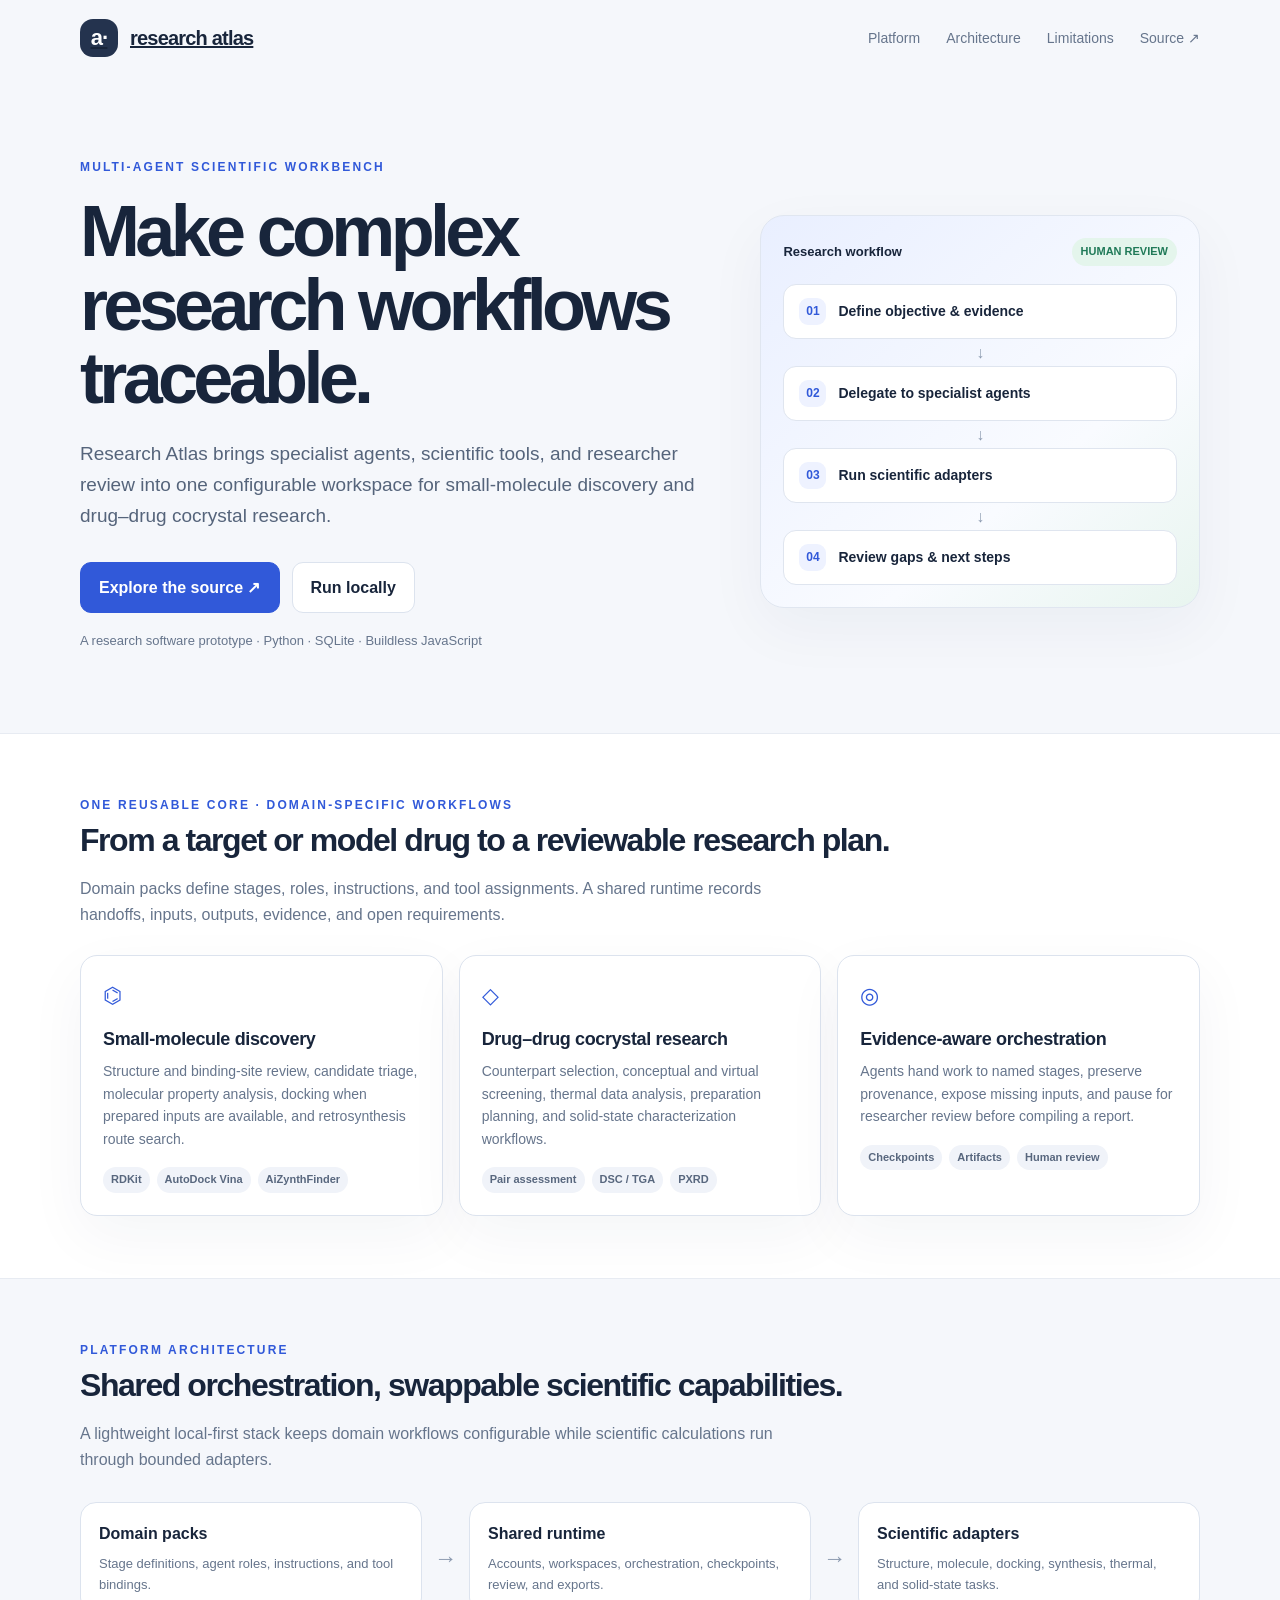
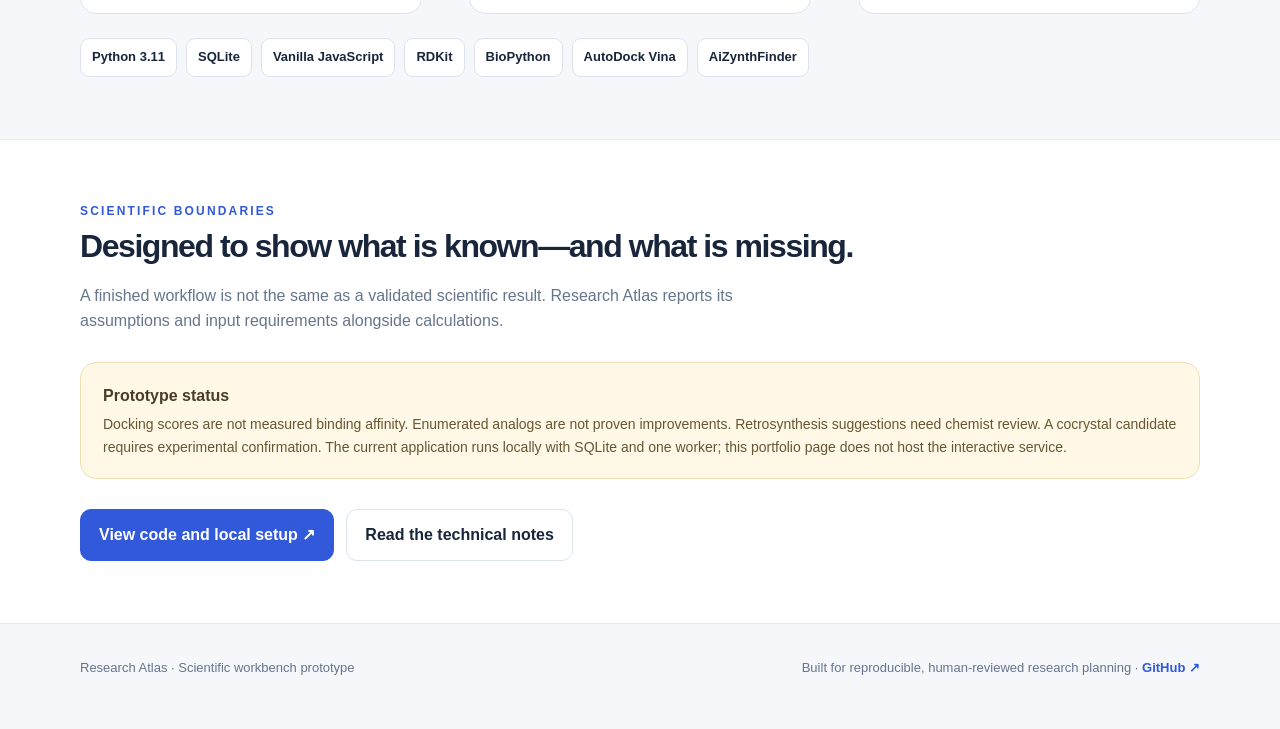
==== docs/index.html @ 200fddd8 "Add static GitHub Pages portfolio" ====
<!doctype html>
<html lang="en">
<head>
  <meta charset="utf-8">
  <meta name="viewport" content="width=device-width, initial-scale=1">
  <meta name="description" content="Research Atlas is a local-first, multi-agent scientific workbench for drug discovery and drug-drug cocrystal research.">
  <meta name="theme-color" content="#f5f7fb">
  <title>Research Atlas — Scientific Workbench</title>
  <style>
    :root{color-scheme:light;--ink:#18253b;--muted:#66758c;--blue:#3159d9;--line:#dce3ee;--paper:#fff;--wash:#f5f7fb;--mint:#e7f5ef;--shadow:0 20px 60px #1d31500c}
    *{box-sizing:border-box}body{margin:0;background:var(--wash);color:var(--ink);font:16px/1.6 Inter,-apple-system,BlinkMacSystemFont,"Segoe UI",sans-serif}a{color:inherit}.wrap{width:min(1120px,calc(100% - 40px));margin:auto}.top{height:76px;display:flex;align-items:center;justify-content:space-between}.brand{display:flex;gap:12px;align-items:center;font-weight:750;letter-spacing:-.04em;font-size:20px}.mark{width:38px;height:38px;border-radius:13px;background:#24334e;color:white;display:grid;place-items:center;font-size:22px}.top nav{display:flex;gap:26px;color:var(--muted);font-size:14px}.top nav a{text-decoration:none}.hero{padding:82px 0 68px;display:grid;grid-template-columns:1.18fr .82fr;gap:48px;align-items:center}.kicker{font-size:12px;font-weight:750;letter-spacing:.18em;color:var(--blue)}h1{font-size:clamp(44px,6vw,72px);letter-spacing:-.065em;line-height:1.02;margin:18px 0 22px;max-width:700px}.lead{font-size:19px;color:#55647b;max-width:650px;line-height:1.65}.actions{display:flex;gap:12px;margin-top:30px;flex-wrap:wrap}.button{display:inline-flex;align-items:center;justify-content:center;padding:12px 18px;border-radius:11px;text-decoration:none;font-weight:650;border:1px solid var(--line);background:white}.button.primary{background:var(--blue);color:white;border-color:var(--blue)}.note{font-size:13px;color:var(--muted);margin-top:18px}.visual{background:linear-gradient(140deg,#e9efff,#f9fbff 65%,#e8f5ef);border:1px solid #e0e6f0;border-radius:24px;padding:22px;box-shadow:var(--shadow)}.visual-head{display:flex;justify-content:space-between;align-items:center;font-size:13px;font-weight:700;margin-bottom:18px}.live{color:#207a58;background:#e4f5ec;border-radius:99px;padding:5px 9px;font-size:11px}.flow{display:grid;gap:10px}.node{padding:13px 15px;background:#fff;border:1px solid #dfe5ef;border-radius:13px;display:flex;gap:12px;align-items:center;font-weight:650;font-size:14px}.node span{width:27px;height:27px;display:grid;place-items:center;border-radius:9px;background:#eef2ff;color:var(--blue);font-size:12px}.arrow{text-align:center;color:#8c9ab0;height:7px;line-height:7px}.section{padding:62px 0}.section.white{background:white;border-block:1px solid #e7ebf2}.section h2{font-size:32px;letter-spacing:-.045em;margin:0 0 10px}.intro{color:var(--muted);max-width:720px;margin:0 0 28px}.grid{display:grid;grid-template-columns:repeat(3,1fr);gap:16px}.card{background:var(--paper);border:1px solid var(--line);border-radius:17px;padding:22px;box-shadow:var(--shadow)}.card .icon{font-size:22px;color:var(--blue)}.card h3{margin:11px 0 7px;font-size:18px;letter-spacing:-.02em}.card p{margin:0;color:var(--muted);font-size:14px}.tags{display:flex;gap:7px;flex-wrap:wrap;margin-top:17px}.tag{padding:4px 8px;background:#f0f3f9;color:#58677e;border-radius:99px;font-size:11px;font-weight:650}.architecture{display:grid;grid-template-columns:1fr auto 1fr auto 1fr;gap:12px;align-items:stretch;margin-top:30px}.arch-card{background:#fff;border:1px solid var(--line);border-radius:16px;padding:18px}.arch-card strong{display:block;margin-bottom:7px}.arch-card p{font-size:13px;color:var(--muted);margin:0}.arch-arrow{align-self:center;color:#8c9ab0;font-size:23px}.stack{display:flex;flex-wrap:wrap;gap:9px;margin-top:24px}.stack span{border:1px solid var(--line);background:white;border-radius:9px;padding:8px 11px;font-size:13px;font-weight:600}.limits{background:#fff8e7;border:1px solid #f0dfb4;border-radius:16px;padding:20px 22px;color:#665634}.limits strong{display:block;color:#493d23;margin-bottom:5px}.limits p{margin:0;font-size:14px}.footer{padding:34px 0 50px;display:flex;justify-content:space-between;gap:20px;color:var(--muted);font-size:13px}.footer a{color:var(--blue);font-weight:650;text-decoration:none}
    @media(max-width:800px){.hero{grid-template-columns:1fr;padding:52px 0}.grid{grid-template-columns:1fr 1fr}.architecture{grid-template-columns:1fr}.arch-arrow{transform:rotate(90deg);justify-self:center}.top nav{gap:14px}.section{padding:48px 0}}
    @media(max-width:520px){.wrap{width:min(100% - 28px,1120px)}.top{height:64px}.brand{font-size:17px}.top nav a:nth-child(2){display:none}.hero{gap:30px;padding:42px 0}.lead{font-size:17px}.grid{grid-template-columns:1fr}.section h2{font-size:28px}.footer{display:block}.footer div+div{margin-top:8px}}
  </style>
</head>
<body>
  <header class="top wrap">
    <a class="brand" href="#top" aria-label="Research Atlas home"><span class="mark">a·</span><span>research atlas</span></a>
    <nav aria-label="Main navigation"><a href="#platform">Platform</a><a href="#architecture">Architecture</a><a href="#limits">Limitations</a><a href="https://github.com/Tepeng0213/research-atlas">Source ↗</a></nav>
  </header>
  <main id="top">
    <section class="hero wrap">
      <div>
        <div class="kicker">MULTI-AGENT SCIENTIFIC WORKBENCH</div>
        <h1>Make complex research workflows traceable.</h1>
        <p class="lead">Research Atlas brings specialist agents, scientific tools, and researcher review into one configurable workspace for small-molecule discovery and drug–drug cocrystal research.</p>
        <div class="actions"><a class="button primary" href="https://github.com/Tepeng0213/research-atlas">Explore the source ↗</a><a class="button" href="https://github.com/Tepeng0213/research-atlas#local-development">Run locally</a></div>
        <p class="note">A research software prototype · Python · SQLite · Buildless JavaScript</p>
      </div>
      <div class="visual" aria-label="Illustration of a multi-agent research workflow">
        <div class="visual-head"><span>Research workflow</span><span class="live">HUMAN REVIEW</span></div>
        <div class="flow"><div class="node"><span>01</span>Define objective & evidence</div><div class="arrow">↓</div><div class="node"><span>02</span>Delegate to specialist agents</div><div class="arrow">↓</div><div class="node"><span>03</span>Run scientific adapters</div><div class="arrow">↓</div><div class="node"><span>04</span>Review gaps & next steps</div></div>
      </div>
    </section>
    <section id="platform" class="section white"><div class="wrap">
      <div class="kicker">ONE REUSABLE CORE · DOMAIN-SPECIFIC WORKFLOWS</div><h2>From a target or model drug to a reviewable research plan.</h2><p class="intro">Domain packs define stages, roles, instructions, and tool assignments. A shared runtime records handoffs, inputs, outputs, evidence, and open requirements.</p>
      <div class="grid">
        <article class="card"><div class="icon">⌬</div><h3>Small-molecule discovery</h3><p>Structure and binding-site review, candidate triage, molecular property analysis, docking when prepared inputs are available, and retrosynthesis route search.</p><div class="tags"><span class="tag">RDKit</span><span class="tag">AutoDock Vina</span><span class="tag">AiZynthFinder</span></div></article>
        <article class="card"><div class="icon">◇</div><h3>Drug–drug cocrystal research</h3><p>Counterpart selection, conceptual and virtual screening, thermal data analysis, preparation planning, and solid-state characterization workflows.</p><div class="tags"><span class="tag">Pair assessment</span><span class="tag">DSC / TGA</span><span class="tag">PXRD</span></div></article>
        <article class="card"><div class="icon">◎</div><h3>Evidence-aware orchestration</h3><p>Agents hand work to named stages, preserve provenance, expose missing inputs, and pause for researcher review before compiling a report.</p><div class="tags"><span class="tag">Checkpoints</span><span class="tag">Artifacts</span><span class="tag">Human review</span></div></article>
      </div>
    </div></section>
    <section id="architecture" class="section"><div class="wrap">
      <div class="kicker">PLATFORM ARCHITECTURE</div><h2>Shared orchestration, swappable scientific capabilities.</h2><p class="intro">A lightweight local-first stack keeps domain workflows configurable while scientific calculations run through bounded adapters.</p>
      <div class="architecture"><div class="arch-card"><strong>Domain packs</strong><p>Stage definitions, agent roles, instructions, and tool bindings.</p></div><div class="arch-arrow">→</div><div class="arch-card"><strong>Shared runtime</strong><p>Accounts, workspaces, orchestration, checkpoints, review, and exports.</p></div><div class="arch-arrow">→</div><div class="arch-card"><strong>Scientific adapters</strong><p>Structure, molecule, docking, synthesis, thermal, and solid-state tasks.</p></div></div>
      <div class="stack"><span>Python 3.11</span><span>SQLite</span><span>Vanilla JavaScript</span><span>RDKit</span><span>BioPython</span><span>AutoDock Vina</span><span>AiZynthFinder</span></div>
    </div></section>
    <section id="limits" class="section white"><div class="wrap">
      <div class="kicker">SCIENTIFIC BOUNDARIES</div><h2>Designed to show what is known—and what is missing.</h2><p class="intro">A finished workflow is not the same as a validated scientific result. Research Atlas reports its assumptions and input requirements alongside calculations.</p>
      <div class="limits"><strong>Prototype status</strong><p>Docking scores are not measured binding affinity. Enumerated analogs are not proven improvements. Retrosynthesis suggestions need chemist review. A cocrystal candidate requires experimental confirmation. The current application runs locally with SQLite and one worker; this portfolio page does not host the interactive service.</p></div>
      <div class="actions"><a class="button primary" href="https://github.com/Tepeng0213/research-atlas">View code and local setup ↗</a><a class="button" href="https://github.com/Tepeng0213/research-atlas/blob/main/README.md">Read the technical notes</a></div>
    </div></section>
  </main>
  <footer class="footer wrap"><div>Research Atlas · Scientific workbench prototype</div><div>Built for reproducible, human-reviewed research planning · <a href="https://github.com/Tepeng0213/research-atlas">GitHub ↗</a></div></footer>
</body>
</html>
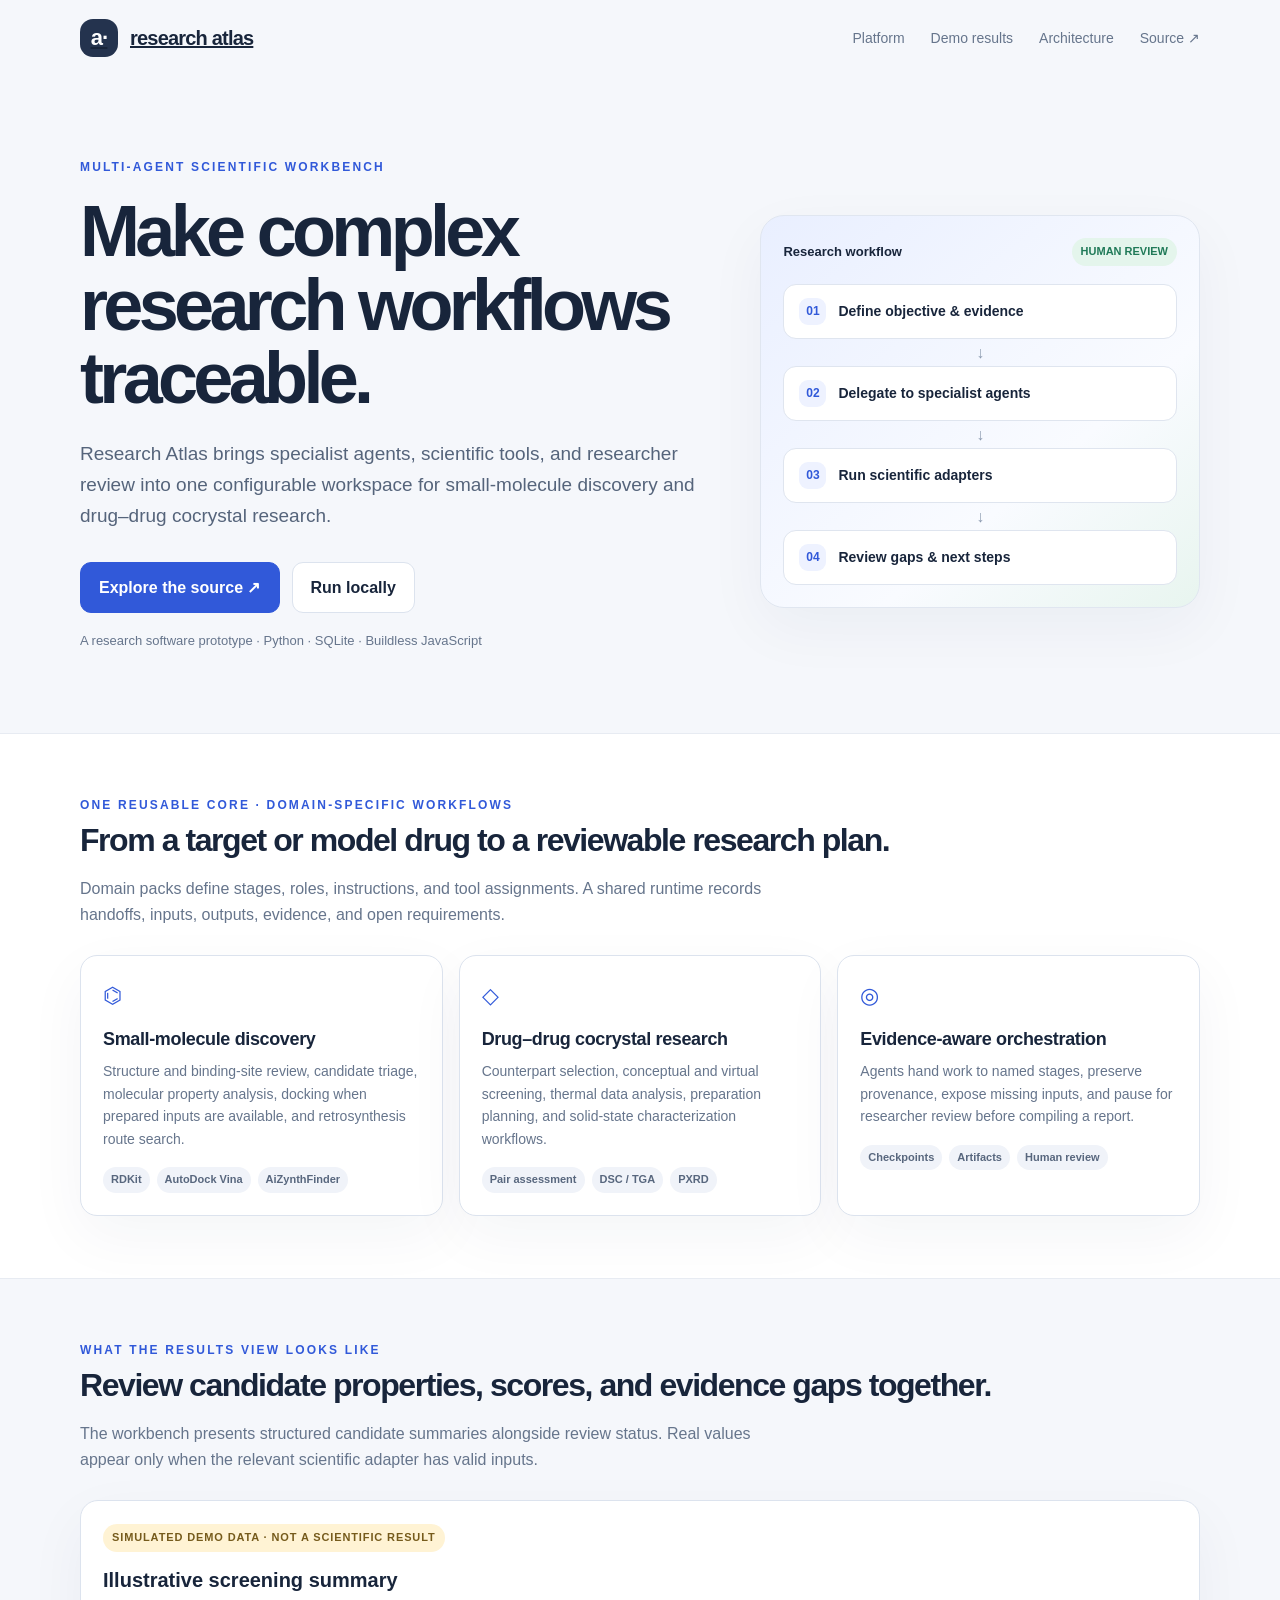
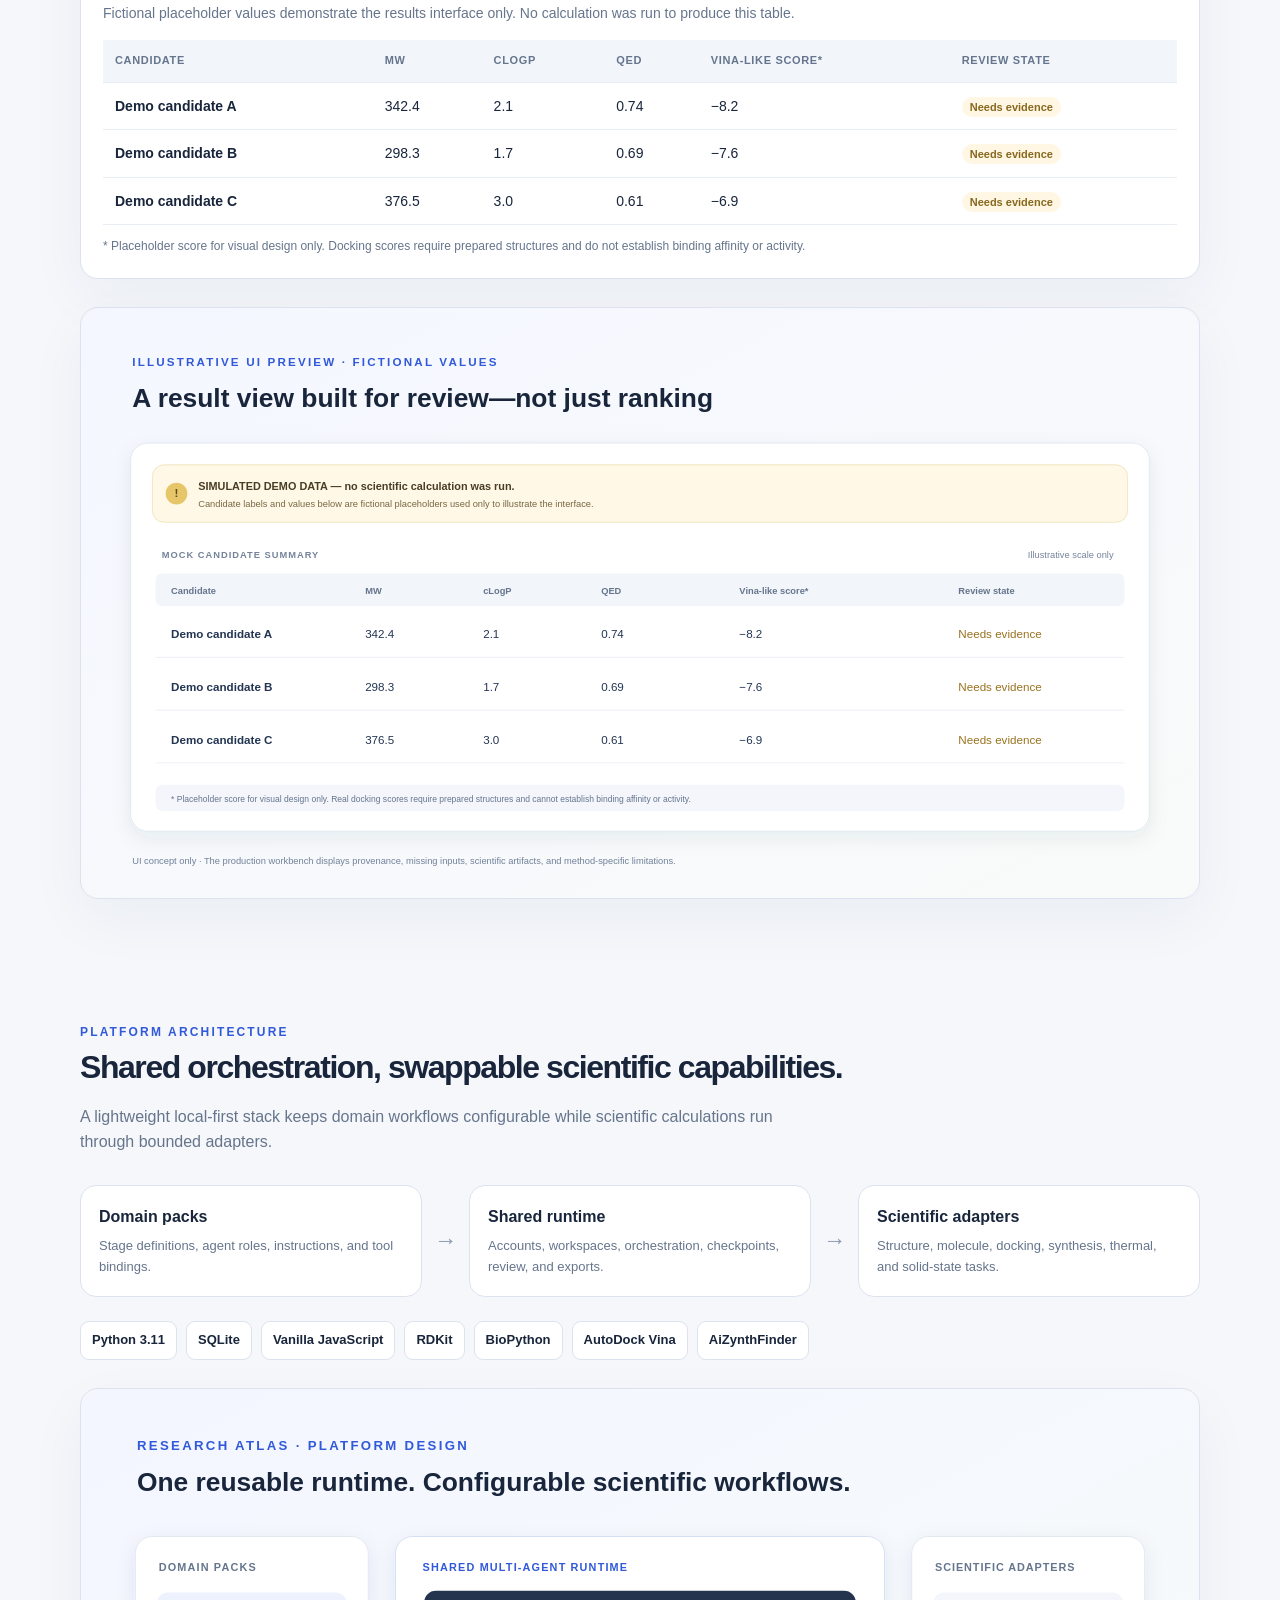
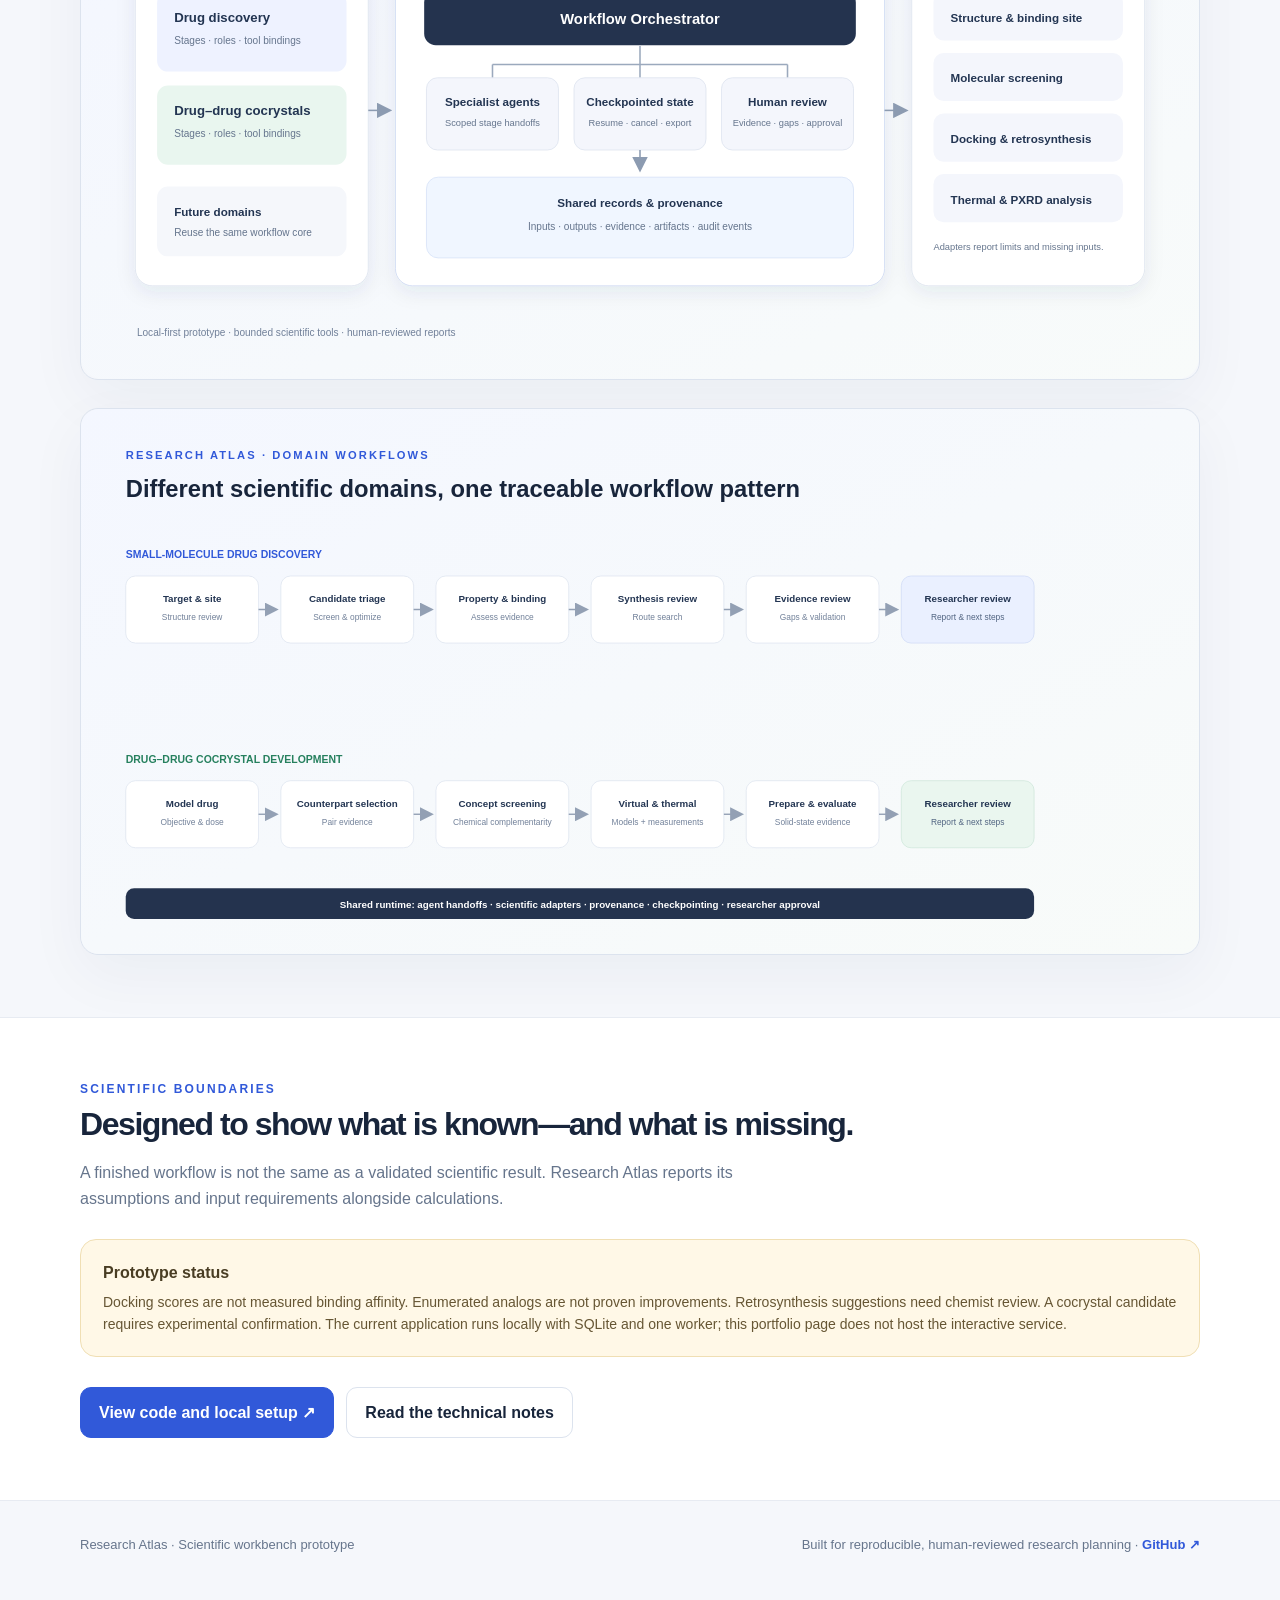
==== commit 7f621bb7: "Add workflow diagrams and illustrative results preview" ====
--- a/docs/index.html
+++ b/docs/index.html
@@ -9,6 +9,7 @@
   <style>
     :root{color-scheme:light;--ink:#18253b;--muted:#66758c;--blue:#3159d9;--line:#dce3ee;--paper:#fff;--wash:#f5f7fb;--mint:#e7f5ef;--shadow:0 20px 60px #1d31500c}
     *{box-sizing:border-box}body{margin:0;background:var(--wash);color:var(--ink);font:16px/1.6 Inter,-apple-system,BlinkMacSystemFont,"Segoe UI",sans-serif}a{color:inherit}.wrap{width:min(1120px,calc(100% - 40px));margin:auto}.top{height:76px;display:flex;align-items:center;justify-content:space-between}.brand{display:flex;gap:12px;align-items:center;font-weight:750;letter-spacing:-.04em;font-size:20px}.mark{width:38px;height:38px;border-radius:13px;background:#24334e;color:white;display:grid;place-items:center;font-size:22px}.top nav{display:flex;gap:26px;color:var(--muted);font-size:14px}.top nav a{text-decoration:none}.hero{padding:82px 0 68px;display:grid;grid-template-columns:1.18fr .82fr;gap:48px;align-items:center}.kicker{font-size:12px;font-weight:750;letter-spacing:.18em;color:var(--blue)}h1{font-size:clamp(44px,6vw,72px);letter-spacing:-.065em;line-height:1.02;margin:18px 0 22px;max-width:700px}.lead{font-size:19px;color:#55647b;max-width:650px;line-height:1.65}.actions{display:flex;gap:12px;margin-top:30px;flex-wrap:wrap}.button{display:inline-flex;align-items:center;justify-content:center;padding:12px 18px;border-radius:11px;text-decoration:none;font-weight:650;border:1px solid var(--line);background:white}.button.primary{background:var(--blue);color:white;border-color:var(--blue)}.note{font-size:13px;color:var(--muted);margin-top:18px}.visual{background:linear-gradient(140deg,#e9efff,#f9fbff 65%,#e8f5ef);border:1px solid #e0e6f0;border-radius:24px;padding:22px;box-shadow:var(--shadow)}.visual-head{display:flex;justify-content:space-between;align-items:center;font-size:13px;font-weight:700;margin-bottom:18px}.live{color:#207a58;background:#e4f5ec;border-radius:99px;padding:5px 9px;font-size:11px}.flow{display:grid;gap:10px}.node{padding:13px 15px;background:#fff;border:1px solid #dfe5ef;border-radius:13px;display:flex;gap:12px;align-items:center;font-weight:650;font-size:14px}.node span{width:27px;height:27px;display:grid;place-items:center;border-radius:9px;background:#eef2ff;color:var(--blue);font-size:12px}.arrow{text-align:center;color:#8c9ab0;height:7px;line-height:7px}.section{padding:62px 0}.section.white{background:white;border-block:1px solid #e7ebf2}.section h2{font-size:32px;letter-spacing:-.045em;margin:0 0 10px}.intro{color:var(--muted);max-width:720px;margin:0 0 28px}.grid{display:grid;grid-template-columns:repeat(3,1fr);gap:16px}.card{background:var(--paper);border:1px solid var(--line);border-radius:17px;padding:22px;box-shadow:var(--shadow)}.card .icon{font-size:22px;color:var(--blue)}.card h3{margin:11px 0 7px;font-size:18px;letter-spacing:-.02em}.card p{margin:0;color:var(--muted);font-size:14px}.tags{display:flex;gap:7px;flex-wrap:wrap;margin-top:17px}.tag{padding:4px 8px;background:#f0f3f9;color:#58677e;border-radius:99px;font-size:11px;font-weight:650}.architecture{display:grid;grid-template-columns:1fr auto 1fr auto 1fr;gap:12px;align-items:stretch;margin-top:30px}.arch-card{background:#fff;border:1px solid var(--line);border-radius:16px;padding:18px}.arch-card strong{display:block;margin-bottom:7px}.arch-card p{font-size:13px;color:var(--muted);margin:0}.arch-arrow{align-self:center;color:#8c9ab0;font-size:23px}.stack{display:flex;flex-wrap:wrap;gap:9px;margin-top:24px}.stack span{border:1px solid var(--line);background:white;border-radius:9px;padding:8px 11px;font-size:13px;font-weight:600}.limits{background:#fff8e7;border:1px solid #f0dfb4;border-radius:16px;padding:20px 22px;color:#665634}.limits strong{display:block;color:#493d23;margin-bottom:5px}.limits p{margin:0;font-size:14px}.footer{padding:34px 0 50px;display:flex;justify-content:space-between;gap:20px;color:var(--muted);font-size:13px}.footer a{color:var(--blue);font-weight:650;text-decoration:none}
+    .diagram{display:block;width:100%;height:auto;margin-top:28px;border:1px solid var(--line);border-radius:18px;box-shadow:var(--shadow)}.result-preview{margin-top:26px;padding:22px;background:#fff;border:1px solid var(--line);border-radius:18px;box-shadow:var(--shadow)}.result-label{display:inline-flex;padding:5px 9px;border-radius:99px;background:#fff3d4;color:#765b1c;font-size:11px;font-weight:800;letter-spacing:.08em}.result-preview h3{margin:12px 0 6px;font-size:20px}.result-preview p{margin:0;color:var(--muted);font-size:14px}.table-wrap{overflow-x:auto;margin-top:16px}.mock-table{width:100%;border-collapse:collapse;min-width:650px;font-size:14px}.mock-table th,.mock-table td{text-align:left;padding:12px;border-bottom:1px solid #e8edf4}.mock-table th{background:#f2f5fa;color:#65758d;font-size:11px;text-transform:uppercase;letter-spacing:.06em}.mock-table td:first-child{font-weight:700}.mock-status{color:#88681f;background:#fff7e4;padding:4px 8px;border-radius:99px;font-size:11px;font-weight:700}.mock-caption{font-size:12px!important;margin-top:12px!important}
     @media(max-width:800px){.hero{grid-template-columns:1fr;padding:52px 0}.grid{grid-template-columns:1fr 1fr}.architecture{grid-template-columns:1fr}.arch-arrow{transform:rotate(90deg);justify-self:center}.top nav{gap:14px}.section{padding:48px 0}}
     @media(max-width:520px){.wrap{width:min(100% - 28px,1120px)}.top{height:64px}.brand{font-size:17px}.top nav a:nth-child(2){display:none}.hero{gap:30px;padding:42px 0}.lead{font-size:17px}.grid{grid-template-columns:1fr}.section h2{font-size:28px}.footer{display:block}.footer div+div{margin-top:8px}}
   </style>
@@ -16,7 +17,7 @@
 <body>
   <header class="top wrap">
     <a class="brand" href="#top" aria-label="Research Atlas home"><span class="mark">a·</span><span>research atlas</span></a>
-    <nav aria-label="Main navigation"><a href="#platform">Platform</a><a href="#architecture">Architecture</a><a href="#limits">Limitations</a><a href="https://github.com/Tepeng0213/research-atlas">Source ↗</a></nav>
+      <nav aria-label="Main navigation"><a href="#platform">Platform</a><a href="#demo">Demo results</a><a href="#architecture">Architecture</a><a href="https://github.com/Tepeng0213/research-atlas">Source ↗</a></nav>
   </header>
   <main id="top">
     <section class="hero wrap">
@@ -40,10 +41,20 @@
         <article class="card"><div class="icon">◎</div><h3>Evidence-aware orchestration</h3><p>Agents hand work to named stages, preserve provenance, expose missing inputs, and pause for researcher review before compiling a report.</p><div class="tags"><span class="tag">Checkpoints</span><span class="tag">Artifacts</span><span class="tag">Human review</span></div></article>
       </div>
     </div></section>
+    <section id="demo" class="section"><div class="wrap">
+      <div class="kicker">WHAT THE RESULTS VIEW LOOKS LIKE</div><h2>Review candidate properties, scores, and evidence gaps together.</h2><p class="intro">The workbench presents structured candidate summaries alongside review status. Real values appear only when the relevant scientific adapter has valid inputs.</p>
+      <div class="result-preview"><span class="result-label">SIMULATED DEMO DATA · NOT A SCIENTIFIC RESULT</span><h3>Illustrative screening summary</h3><p>Fictional placeholder values demonstrate the results interface only. No calculation was run to produce this table.</p>
+        <div class="table-wrap"><table class="mock-table"><thead><tr><th>Candidate</th><th>MW</th><th>cLogP</th><th>QED</th><th>Vina-like score*</th><th>Review state</th></tr></thead><tbody><tr><td>Demo candidate A</td><td>342.4</td><td>2.1</td><td>0.74</td><td>−8.2</td><td><span class="mock-status">Needs evidence</span></td></tr><tr><td>Demo candidate B</td><td>298.3</td><td>1.7</td><td>0.69</td><td>−7.6</td><td><span class="mock-status">Needs evidence</span></td></tr><tr><td>Demo candidate C</td><td>376.5</td><td>3.0</td><td>0.61</td><td>−6.9</td><td><span class="mock-status">Needs evidence</span></td></tr></tbody></table></div>
+        <p class="mock-caption">* Placeholder score for visual design only. Docking scores require prepared structures and do not establish binding affinity or activity.</p>
+      </div>
+      <img class="diagram" src="assets/mock-results.svg" alt="Illustrative mock screening results with fictional placeholder values and a prominent simulated data warning">
+    </div></section>
     <section id="architecture" class="section"><div class="wrap">
       <div class="kicker">PLATFORM ARCHITECTURE</div><h2>Shared orchestration, swappable scientific capabilities.</h2><p class="intro">A lightweight local-first stack keeps domain workflows configurable while scientific calculations run through bounded adapters.</p>
       <div class="architecture"><div class="arch-card"><strong>Domain packs</strong><p>Stage definitions, agent roles, instructions, and tool bindings.</p></div><div class="arch-arrow">→</div><div class="arch-card"><strong>Shared runtime</strong><p>Accounts, workspaces, orchestration, checkpoints, review, and exports.</p></div><div class="arch-arrow">→</div><div class="arch-card"><strong>Scientific adapters</strong><p>Structure, molecule, docking, synthesis, thermal, and solid-state tasks.</p></div></div>
       <div class="stack"><span>Python 3.11</span><span>SQLite</span><span>Vanilla JavaScript</span><span>RDKit</span><span>BioPython</span><span>AutoDock Vina</span><span>AiZynthFinder</span></div>
+      <img class="diagram" src="assets/architecture.svg" alt="Research Atlas architecture: domain packs feed a shared multi-agent runtime and scientific adapters, producing provenance and reviewable reports">
+      <img class="diagram" src="assets/workflows.svg" alt="Small-molecule discovery and drug-drug cocrystal workflows share evidence review and researcher approval">
     </div></section>
     <section id="limits" class="section white"><div class="wrap">
       <div class="kicker">SCIENTIFIC BOUNDARIES</div><h2>Designed to show what is known—and what is missing.</h2><p class="intro">A finished workflow is not the same as a validated scientific result. Research Atlas reports its assumptions and input requirements alongside calculations.</p>
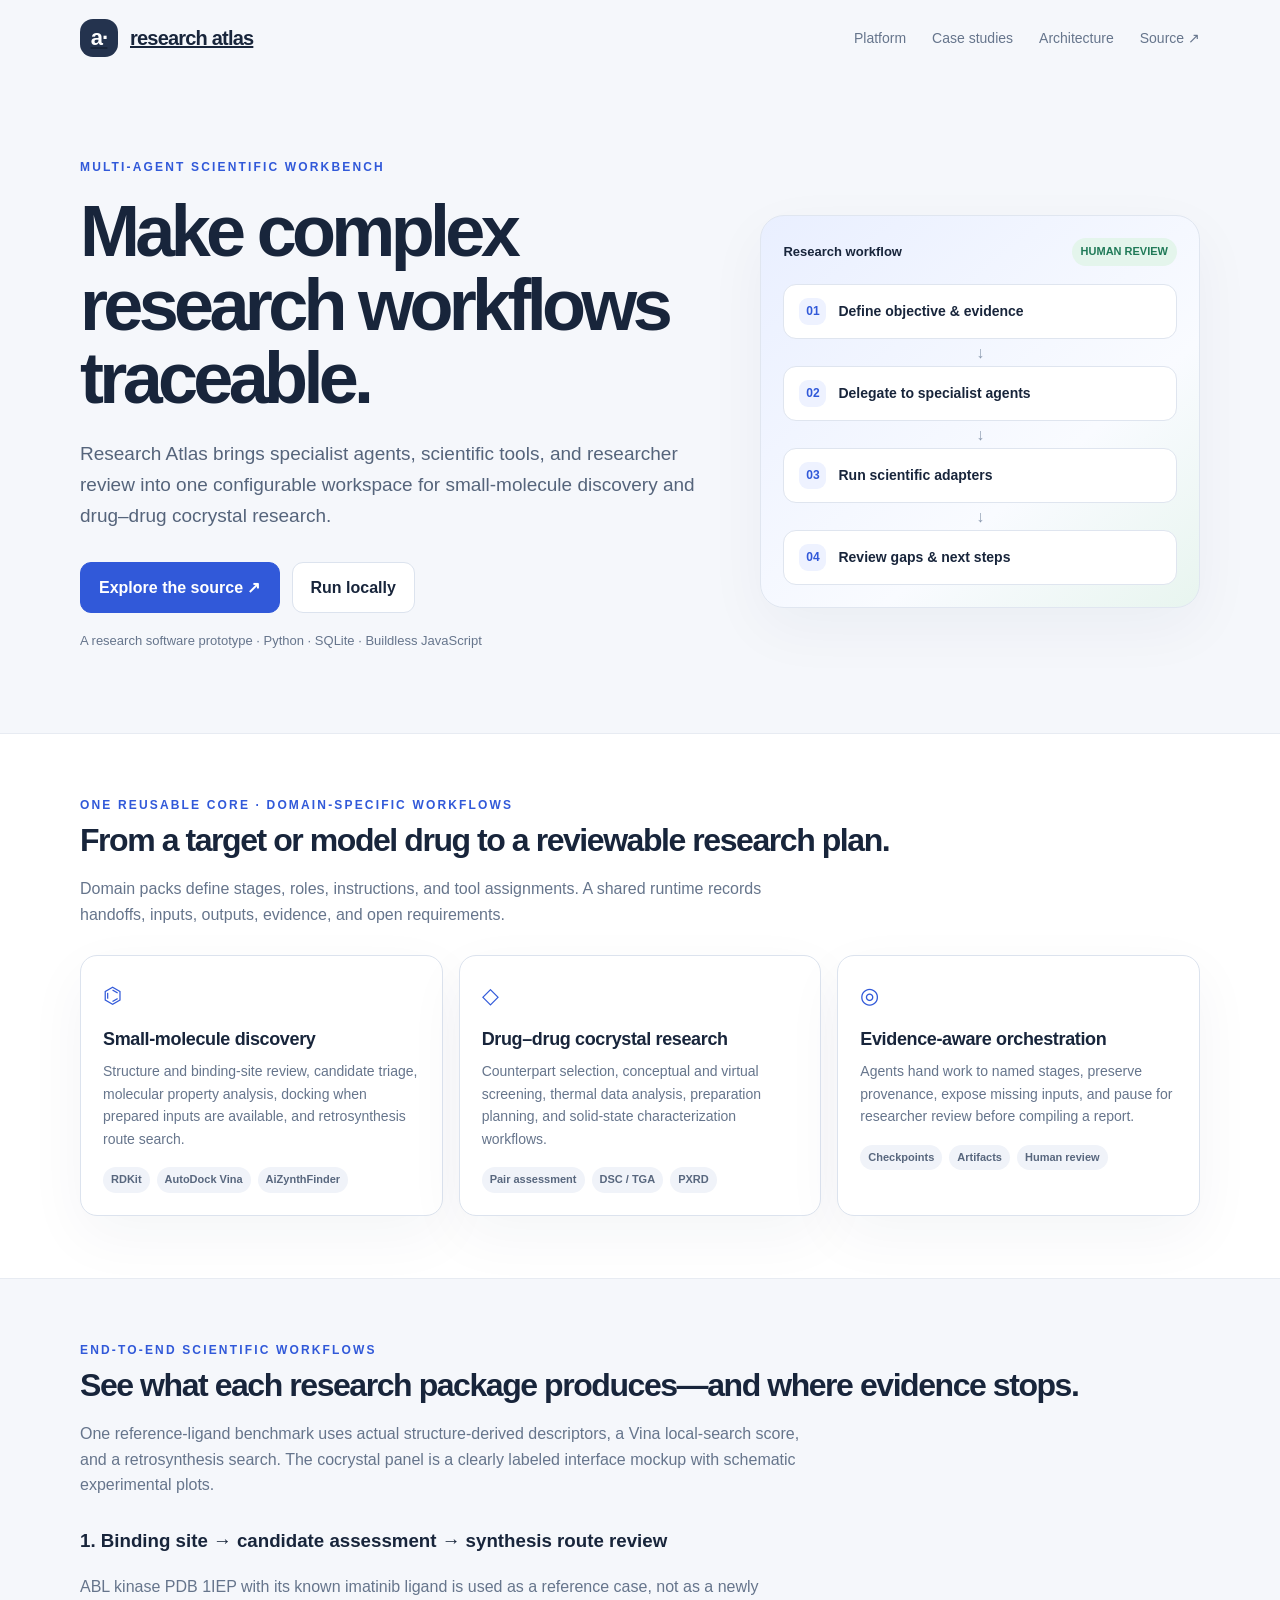
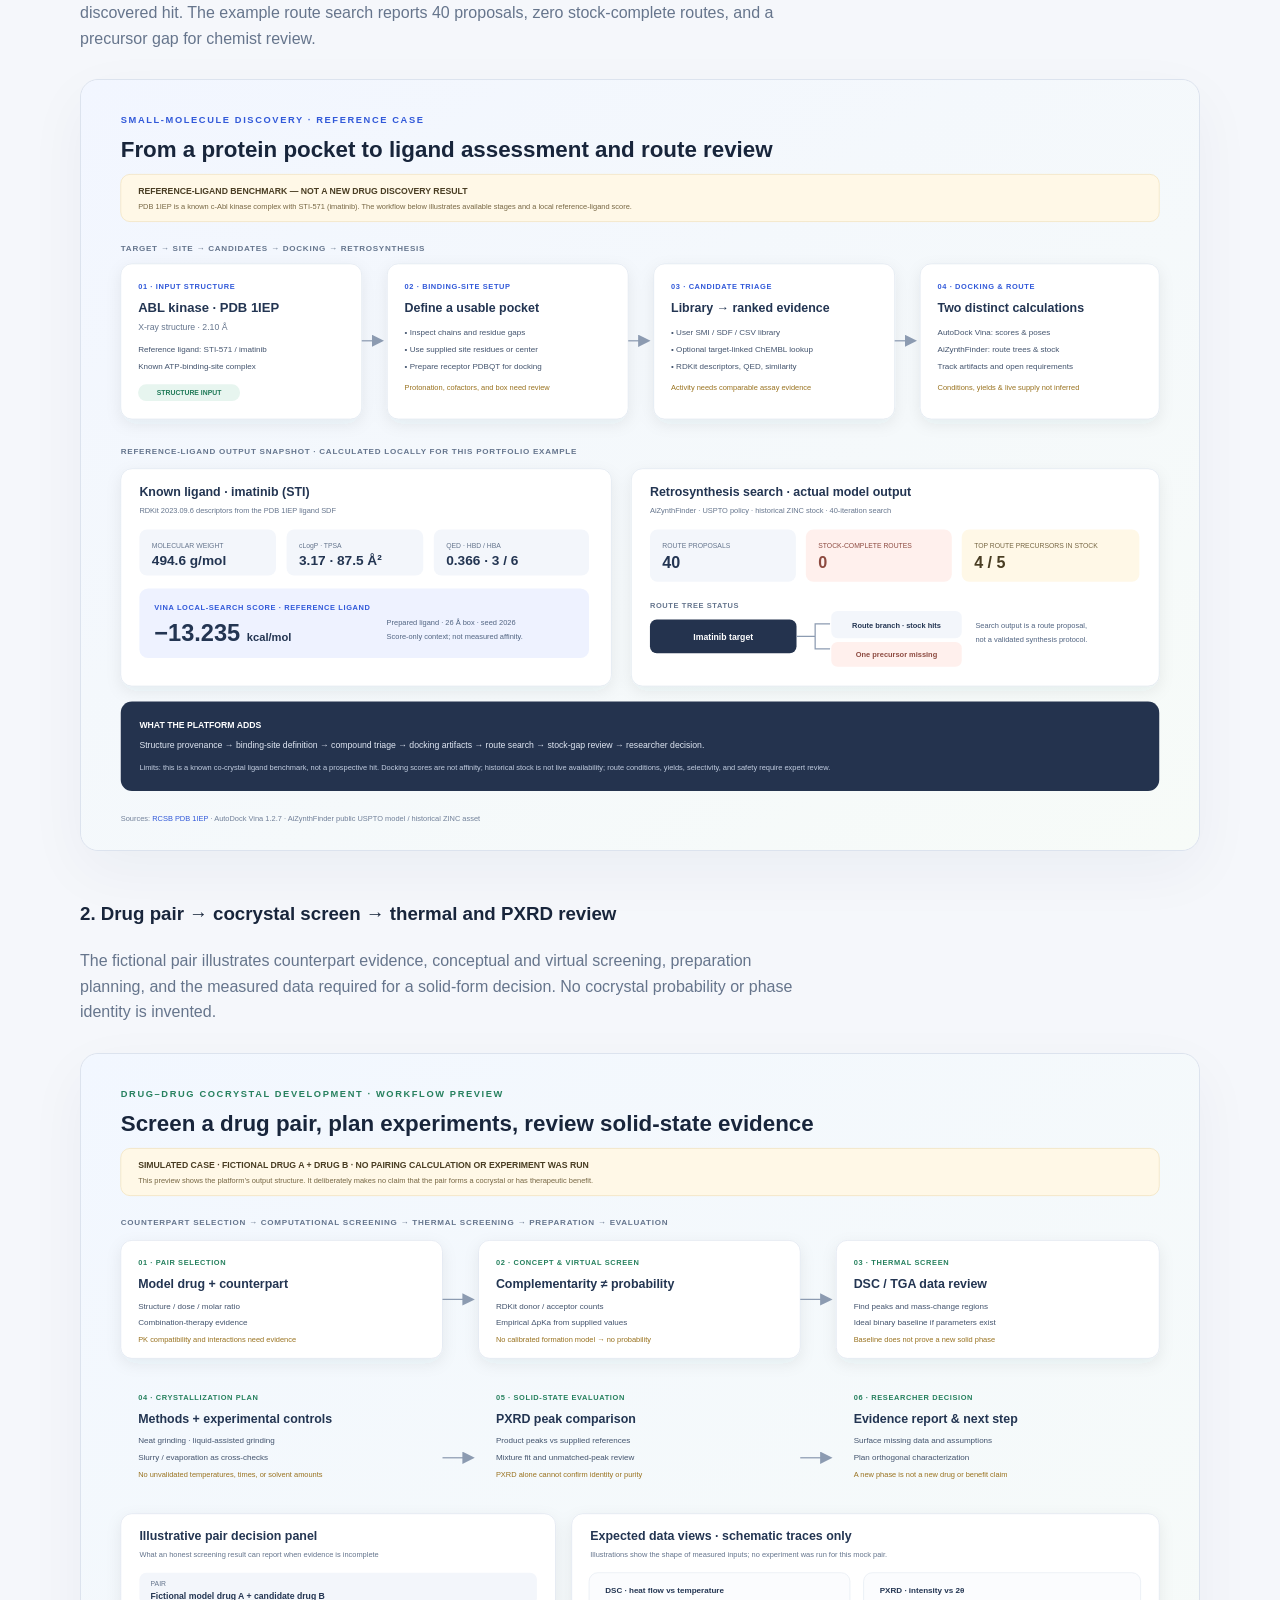
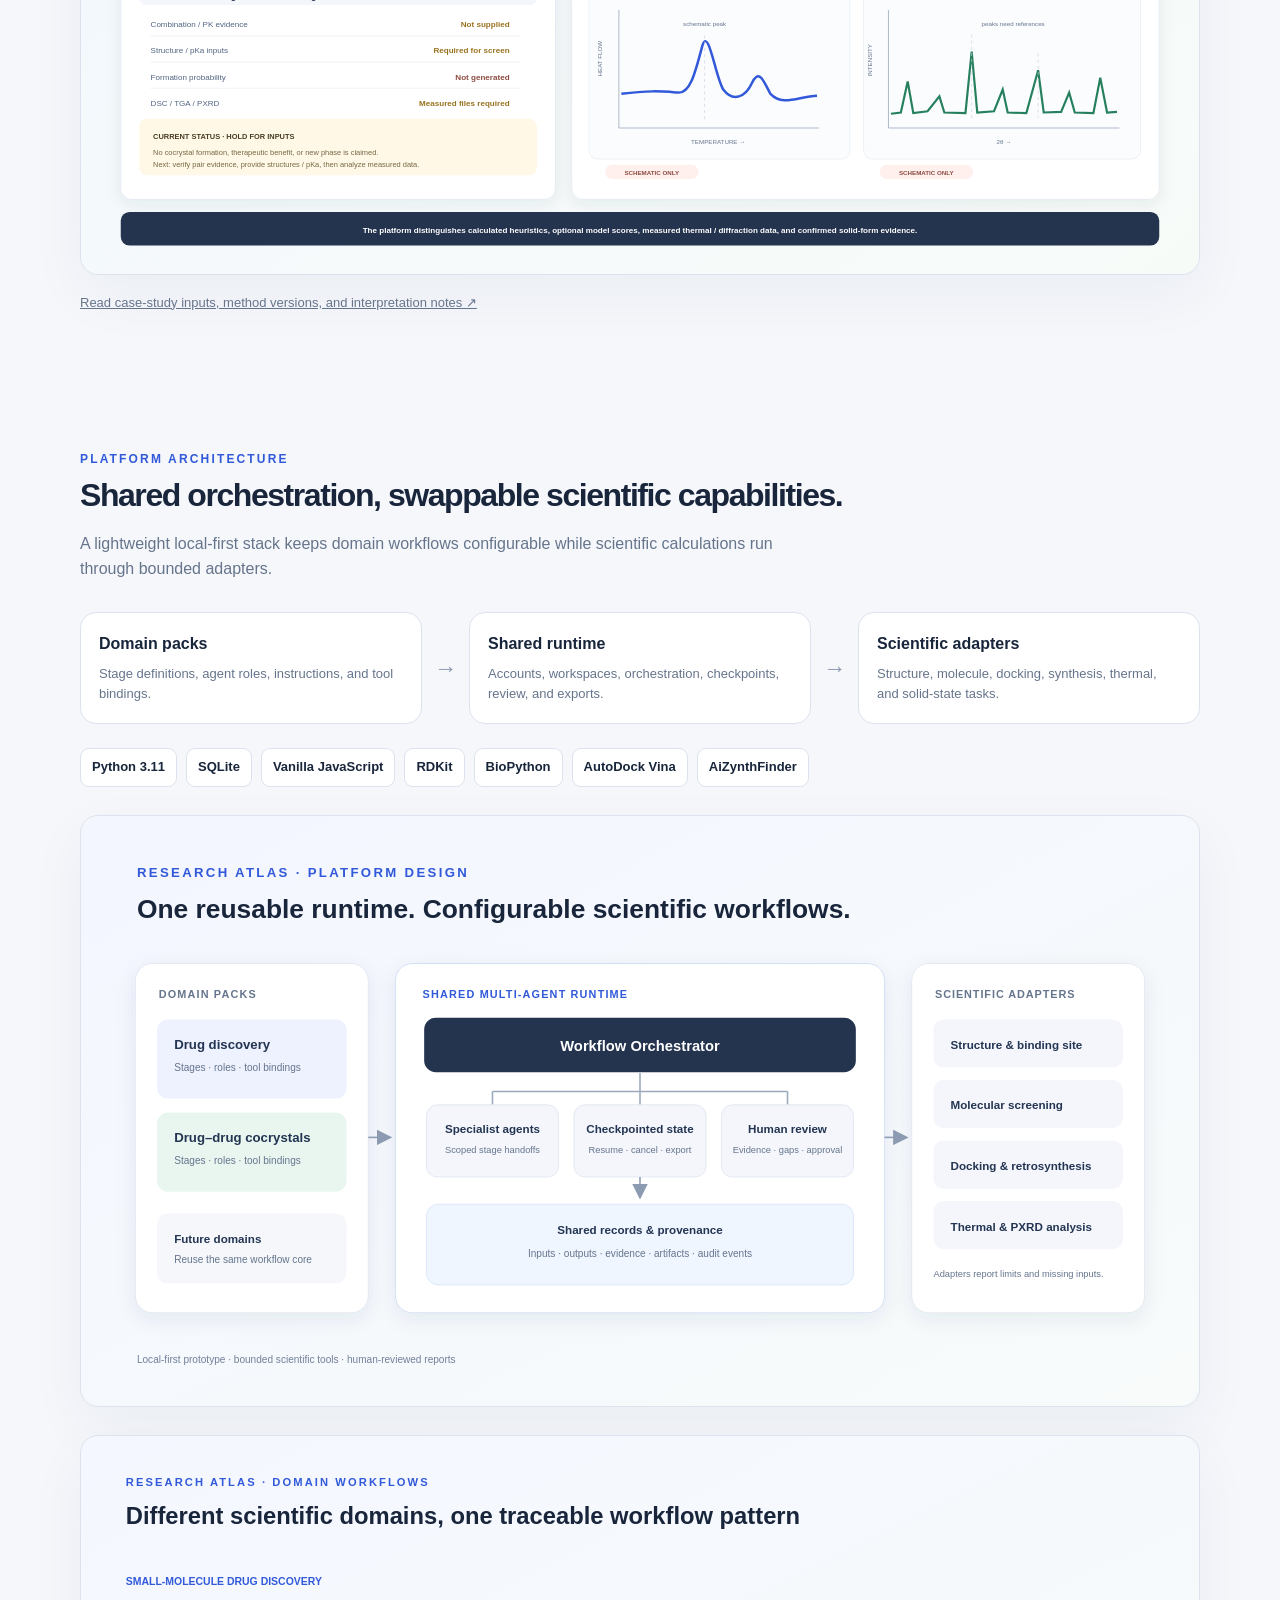
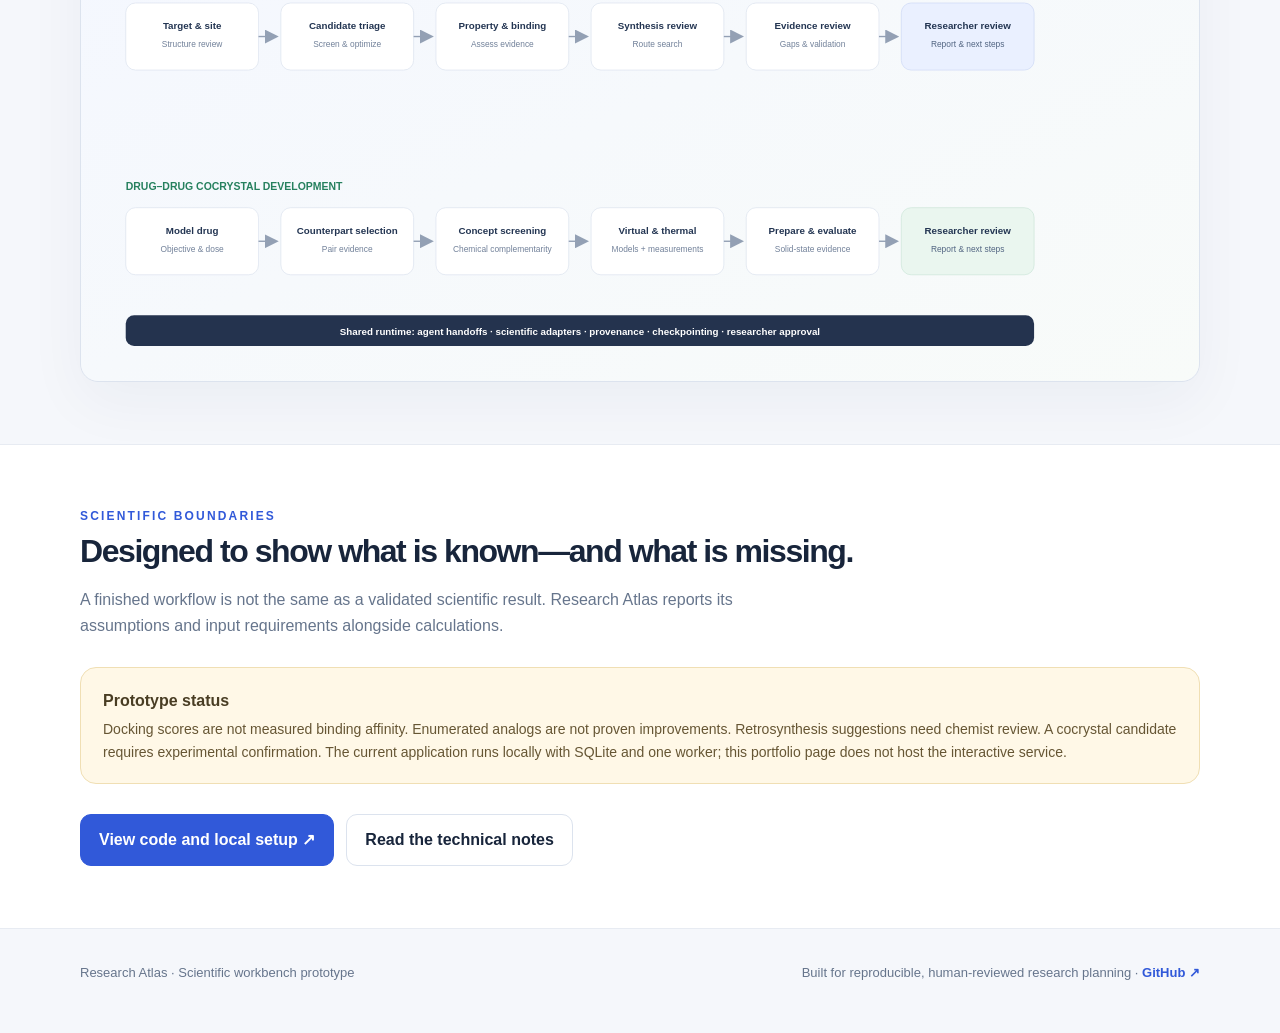
==== commit bde4c40f: "Show detailed drug discovery and cocrystal case studies" ====
--- a/docs/index.html
+++ b/docs/index.html
@@ -17,7 +17,7 @@
 <body>
   <header class="top wrap">
     <a class="brand" href="#top" aria-label="Research Atlas home"><span class="mark">a·</span><span>research atlas</span></a>
-      <nav aria-label="Main navigation"><a href="#platform">Platform</a><a href="#demo">Demo results</a><a href="#architecture">Architecture</a><a href="https://github.com/Tepeng0213/research-atlas">Source ↗</a></nav>
+      <nav aria-label="Main navigation"><a href="#platform">Platform</a><a href="#demo">Case studies</a><a href="#architecture">Architecture</a><a href="https://github.com/Tepeng0213/research-atlas">Source ↗</a></nav>
   </header>
   <main id="top">
     <section class="hero wrap">
@@ -42,12 +42,12 @@
       </div>
     </div></section>
     <section id="demo" class="section"><div class="wrap">
-      <div class="kicker">WHAT THE RESULTS VIEW LOOKS LIKE</div><h2>Review candidate properties, scores, and evidence gaps together.</h2><p class="intro">The workbench presents structured candidate summaries alongside review status. Real values appear only when the relevant scientific adapter has valid inputs.</p>
-      <div class="result-preview"><span class="result-label">SIMULATED DEMO DATA · NOT A SCIENTIFIC RESULT</span><h3>Illustrative screening summary</h3><p>Fictional placeholder values demonstrate the results interface only. No calculation was run to produce this table.</p>
-        <div class="table-wrap"><table class="mock-table"><thead><tr><th>Candidate</th><th>MW</th><th>cLogP</th><th>QED</th><th>Vina-like score*</th><th>Review state</th></tr></thead><tbody><tr><td>Demo candidate A</td><td>342.4</td><td>2.1</td><td>0.74</td><td>−8.2</td><td><span class="mock-status">Needs evidence</span></td></tr><tr><td>Demo candidate B</td><td>298.3</td><td>1.7</td><td>0.69</td><td>−7.6</td><td><span class="mock-status">Needs evidence</span></td></tr><tr><td>Demo candidate C</td><td>376.5</td><td>3.0</td><td>0.61</td><td>−6.9</td><td><span class="mock-status">Needs evidence</span></td></tr></tbody></table></div>
-        <p class="mock-caption">* Placeholder score for visual design only. Docking scores require prepared structures and do not establish binding affinity or activity.</p>
-      </div>
-      <img class="diagram" src="assets/mock-results.svg" alt="Illustrative mock screening results with fictional placeholder values and a prominent simulated data warning">
+      <div class="kicker">END-TO-END SCIENTIFIC WORKFLOWS</div><h2>See what each research package produces—and where evidence stops.</h2><p class="intro">One reference-ligand benchmark uses actual structure-derived descriptors, a Vina local-search score, and a retrosynthesis search. The cocrystal panel is a clearly labeled interface mockup with schematic experimental plots.</p>
+      <h3>1. Binding site → candidate assessment → synthesis route review</h3><p class="intro">ABL kinase PDB 1IEP with its known imatinib ligand is used as a reference case, not as a newly discovered hit. The example route search reports 40 proposals, zero stock-complete routes, and a precursor gap for chemist review.</p>
+      <img class="diagram" src="assets/drug-discovery-case.svg" alt="Detailed ABL kinase reference case showing PDB 1IEP, binding-site setup, ligand descriptors, a Vina reference-pose score, and AiZynthFinder route-stock results">
+      <h3 style="margin-top:48px">2. Drug pair → cocrystal screen → thermal and PXRD review</h3><p class="intro">The fictional pair illustrates counterpart evidence, conceptual and virtual screening, preparation planning, and the measured data required for a solid-form decision. No cocrystal probability or phase identity is invented.</p>
+      <img class="diagram" src="assets/cocrystal-case.svg" alt="Detailed drug-drug cocrystal workflow mockup with a fictional pair, evidence gates, preparation planning, and explicitly schematic DSC and PXRD plots">
+      <p class="note"><a href="https://github.com/Tepeng0213/research-atlas/blob/main/docs/case-studies.md">Read case-study inputs, method versions, and interpretation notes ↗</a></p>
     </div></section>
     <section id="architecture" class="section"><div class="wrap">
       <div class="kicker">PLATFORM ARCHITECTURE</div><h2>Shared orchestration, swappable scientific capabilities.</h2><p class="intro">A lightweight local-first stack keeps domain workflows configurable while scientific calculations run through bounded adapters.</p>
